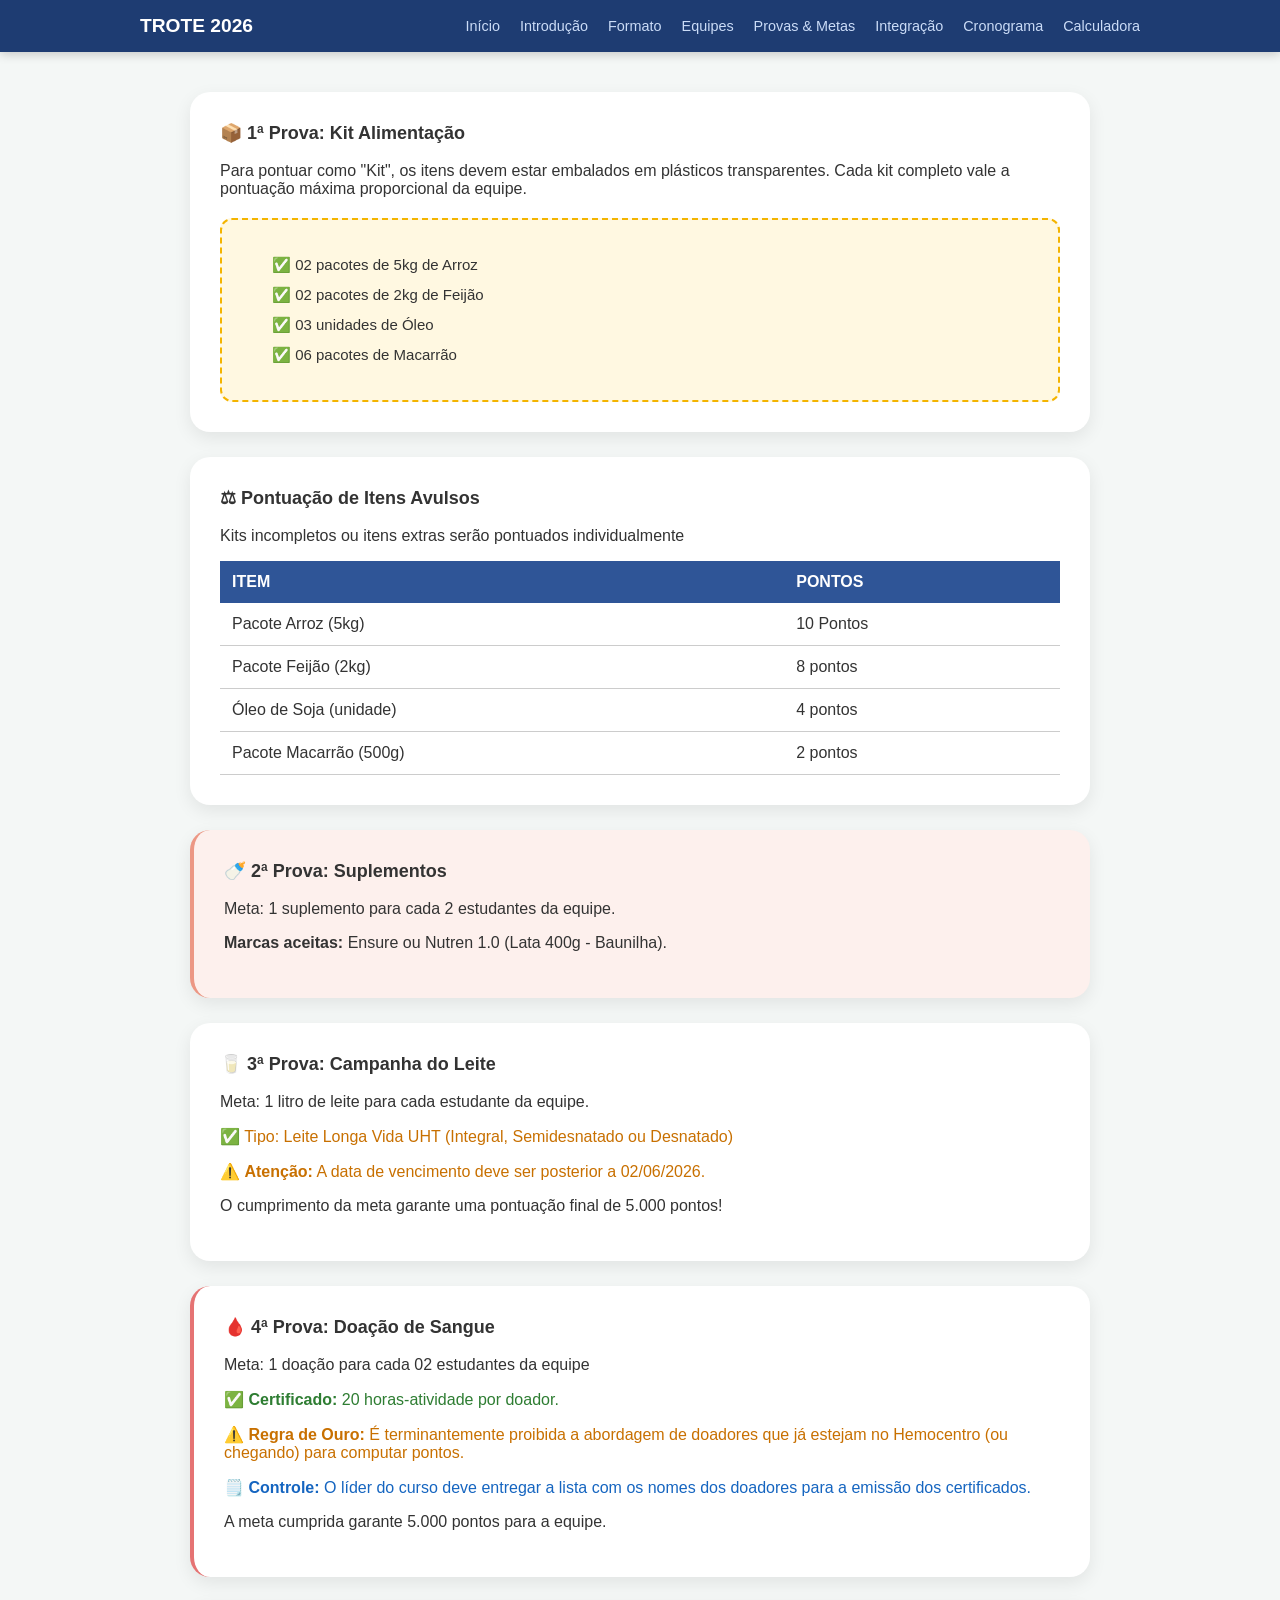
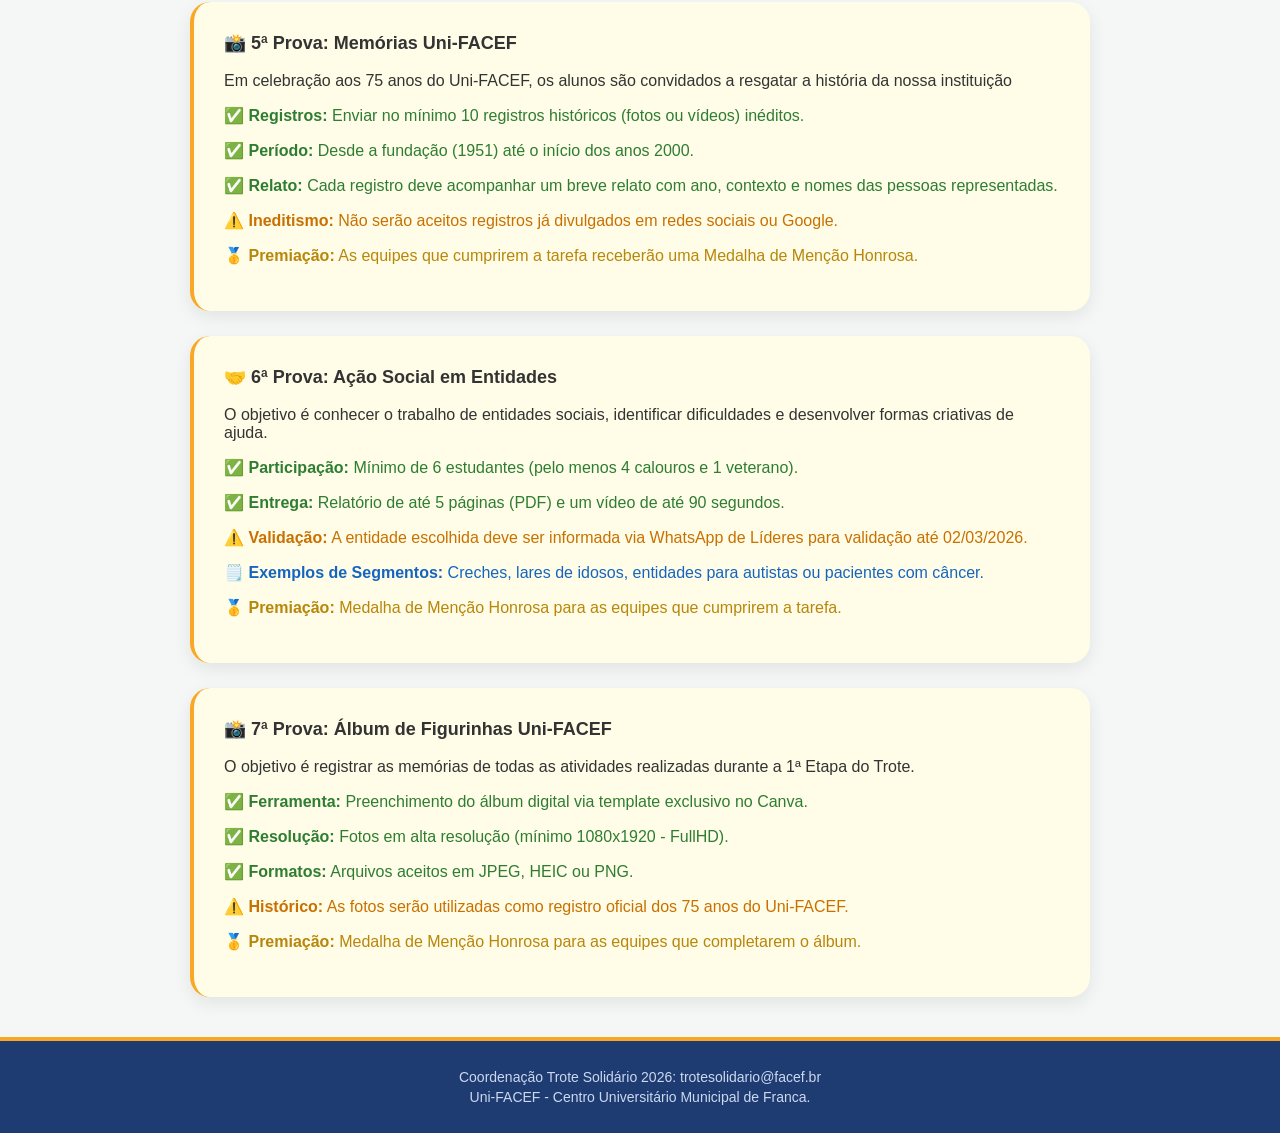
==== provas.html @ fcd00453 "primeiro commit" ====
<!DOCTYPE html>
<html lang="pt-br">
<head>
    <meta charset="UTF-8">
    <link rel="stylesheet" href="style.css">
    <title>Trote Solidário</title>
</head>
<body>
<nav class="menu-principal">
    <div class="menu-container">
        <a href="index.html" class="logo">Trote 2026</a>

        <ul class="lista">
            <li><a href="index.html">Início</a></li>
            <li><a href="introducao.html">Introdução</a></li>
            <li><a href="formato.html">Formato</a></li>
            <li><a href="equipes.html">Equipes</a></li>
            <li><a href="provas.html">Provas & Metas</a></li>
            <li><a href="integracao.html">Integração</a></li>
            <li><a href="cronograma.html">Cronograma</a></li>
            <li><a href="calculadora.html">Calculadora</a></li>
        </ul>
    </div>
</nav>
<main class="container">
    <section class="card">
        <h3>📦 1ª Prova: Kit Alimentação</h3>
        <p>
            Para pontuar como "Kit", os itens devem estar embalados em plásticos transparentes.
            Cada kit completo vale a pontuação máxima proporcional da equipe.
        </p>
        <div class="box-destaque">
            <ul>
            <li>02 pacotes de 5kg de Arroz</li>
            <li>02 pacotes de 2kg de Feijão</li>
            <li>03 unidades de Óleo</li>
            <li>06 pacotes de Macarrão</li>
            </ul>
        </div>
    </section>
    <section class="card"> 
        <h3> ⚖ Pontuação de Itens Avulsos </h3>
        <p> Kits incompletos ou itens extras serão pontuados individualmente </p>
        <table class="tabela"> 
            <thead> 
                <tr> 
                    <th> ITEM </th>
                    <th> PONTOS </th>
                </tr>
            </thead>
            <tbody> 
                <tr> 
                    <td> Pacote Arroz (5kg) </td>
                    <td> 10 Pontos </td>
                </tr>
                            </tr>
            <tr>
                <td>Pacote Feijão (2kg)</td>
                <td>8 pontos</td>
            </tr>
            <tr>
                <td>Óleo de Soja (unidade)</td>
                <td>4 pontos</td>
            </tr>
            <tr>
                <td>Pacote Macarrão (500g)</td>
                <td>2 pontos</td>
            </tr>
            </tbody>
        </table>
    </section>
    <section class=" card card-suplementos"> 
        <h3> 🍼 2ª Prova: Suplementos </h3>
        <p> Meta: 1 suplemento para cada 2 estudantes da equipe. </p>
        <p><span class="label-bold">Marcas aceitas:</span> Ensure ou Nutren 1.0 (Lata 400g - Baunilha).</p>
    </section>
    <section class=" card card-leite">
        <h3> 🥛 3ª Prova: Campanha do Leite </h3>
        <p> Meta: 1 litro de leite para cada estudante da equipe. </p>
        <p class="leite-tipo"> ✅ Tipo: Leite Longa Vida UHT (Integral, Semidesnatado ou Desnatado)  </p>
        <p class="leite-atencao"> ⚠️ <span class="label-bold">Atenção:</span> A data de vencimento deve ser posterior a 02/06/2026.</p>
        <p> O cumprimento da meta garante uma pontuação final de 5.000 pontos! </p>
    </section>
    <section class="card card-sangue"> 
        <h3> 🩸 4ª Prova: Doação de Sangue </h3>
        <p> Meta: 1 doação para cada 02 estudantes da equipe </p>
        <p class="sangue-verde">✅ <span class="label-bold">Certificado:</span> 20 horas-atividade por doador.</p>
        <p class="sangue-amarelo">⚠️ <span class="label-bold">Regra de Ouro:</span> É terminantemente proibida a abordagem de doadores que já estejam no Hemocentro (ou chegando) para computar pontos.</p>
        <p class="sangue-azul">🗒️ <span class="label-bold">Controle:</span> O líder do curso deve entregar a lista com os nomes dos doadores para a emissão dos certificados.</p>
        <p>A meta cumprida garante 5.000 pontos para a equipe.</p>
    </section>
    <section class="card card-memorias"> 
        <h3> 📸 5ª Prova: Memórias Uni-FACEF </h3>
        <p> Em celebração aos 75 anos do Uni-FACEF, os alunos são convidados a resgatar a história da nossa instituição </p>
        <p class="mem-verde">✅ <span class="label-bold">Registros:</span> Enviar no mínimo 10 registros históricos (fotos ou vídeos) inéditos.</p>
        <p class="mem-verde">✅ <span class="label-bold">Período:</span> Desde a fundação (1951) até o início dos anos 2000.</p>
        <p class="mem-verde">✅ <span class="label-bold">Relato:</span> Cada registro deve acompanhar um breve relato com ano, contexto e nomes das pessoas representadas.</p>
        <p class="mem-amarelo">⚠️ <span class="label-bold">Ineditismo:</span> Não serão aceitos registros já divulgados em redes sociais ou Google.</p>
        <p class="mem-premio">🥇 <span class="label-bold">Premiação:</span> As equipes que cumprirem a tarefa receberão uma Medalha de Menção Honrosa.</p>
    </section>
    <section class="card card-acao-social"> 
        <h3> 🤝 6ª Prova: Ação Social em Entidades </h3>
        <p>O objetivo é conhecer o trabalho de entidades sociais, identificar dificuldades e desenvolver formas criativas de ajuda.</p>
        <p class="social-verde">✅ <span class="label-bold">Participação:</span> Mínimo de 6 estudantes (pelo menos 4 calouros e 1 veterano).</p>
        <p class="social-verde">✅ <span class="label-bold">Entrega:</span> Relatório de até 5 páginas (PDF) e um vídeo de até 90 segundos.</p>
        <p class="social-amarelo">⚠️ <span class="label-bold">Validação:</span> A entidade escolhida deve ser informada via WhatsApp de Líderes para validação até 02/03/2026.</p>
        <p class="social-azul">🗒️ <span class="label-bold">Exemplos de Segmentos:</span> Creches, lares de idosos, entidades para autistas ou pacientes com câncer.</p>
        <p class="social-premio">🥇 <span class="label-bold">Premiação:</span> Medalha de Menção Honrosa para as equipes que cumprirem a tarefa.</p>
    </section>
    <section class="card card-album">
        <h3>📸 7ª Prova: Álbum de Figurinhas Uni-FACEF</h3>
        <p>O objetivo é registrar as memórias de todas as atividades realizadas durante a 1ª Etapa do Trote.</p>
        <p class="album-verde">✅ <span class="label-bold">Ferramenta:</span> Preenchimento do álbum digital via template exclusivo no Canva.</p>
        <p class="album-verde">✅ <span class="label-bold">Resolução:</span> Fotos em alta resolução (mínimo 1080x1920 - FullHD).</p>
        <p class="album-verde">✅ <span class="label-bold">Formatos:</span> Arquivos aceitos em JPEG, HEIC ou PNG.</p>
        <p class="album-amarelo">⚠️ <span class="label-bold">Histórico:</span> As fotos serão utilizadas como registro oficial dos 75 anos do Uni-FACEF.</p>
        <p class="album-premio">🥇 <span class="label-bold">Premiação:</span> Medalha de Menção Honrosa para as equipes que completarem o álbum.</p>
    </section>
</main>
        <footer class="rodape">
        <p> Coordenação Trote Solidário 2026: trotesolidario@facef.br </p>
        <p> Uni-FACEF - Centro Universitário Municipal de Franca. </p>
    </footer>
</body>
</html>
---- style.css ----
body {
    margin: 0; 
    font-family: 'Segoe UI', Tahoma, Geneva, Verdana, sans-serif;
    background-color: #f4f7f6; 
    color: #333;
}

.menu-principal {
    background-color: #1e3c72; 
    padding: 15px 0;
    position: sticky; 
    top: 0; 
    z-index: 1000;
    box-shadow: 0 2px 10px rgba(0,0,0,0.2);
}

.menu-container {
    max-width: 1000px; 
    margin: 0 auto; 
    display: flex;
    justify-content: space-between; 
    align-items: center;
    padding: 0 20px;
}

.logo {
    color: white; 
    text-decoration: none; 
    font-weight: bold;
    font-size: 1.2rem; 
    text-transform: uppercase;
}

.lista {
    list-style: none; 
    display: flex; 
    gap: 20px;
    margin: 0; 
    padding: 0;
}

.lista a {
    color: #cbdcf7;
    text-decoration: none;
    font-size: 0.9rem;
    font-weight: 500;
    transition: color 0.3s;
}

.container {
    max-width: 900px;
    margin: 40px auto;
    padding: 0 20px;
}

.card {
    background: #ffffff;
    padding: 30px;
    border-radius: 20px;
    margin-bottom: 25px;
    box-shadow: 0 6px 18px rgba(0,0,0,0.08);
}

.box-destaque {
    border: 2px dashed #f4b400;
    background-color: #fff8e1;
    padding: 20px;
    border-radius: 12px;
    margin-top: 20px;
}

.box-destaque ul {
    list-style: none;
    padding: 0;
}

.box-destaque li::before {
    content: "✅ ";
}

.box-destaque li {
    margin-bottom: 12px;
    padding-left: 30px;
    position: relative;
    font-size: 15px;
}

.card h3 {
    margin-top: 0;
    font-size: 18px;
}
.tabela {
    width: 100%;
    border-collapse: collapse;
    margin-top: 15px;
}
.tabela th {
    background-color: #2f5597;
    color: white;
    text-align: left;
    padding: 12px;
}
.tabela td {
    padding: 12px;
    border-bottom: 1px solid #ccc;
}
.tabela tr:hover {
    background-color: #f1f1f1;
}
.card-suplementos {
    background-color: #fdf0ed;
    border-left: 4px solid #ec9784;
}
.label-bold {
    font-weight: 700;
}
.card-leite {
    background-color: #ffffff;
}
.leite-tipo {
    color: #c87000;
}

.leite-atencao {
    color: #c87000;
}
.card-sangue {
    background-color: #ffffff;
    border-left: 4px solid #e57373;
}

.sangue-verde {
    color: #2e7d32;
}

.sangue-amarelo {
    color: #c87000;
}

.sangue-azul {
    color: #1565c0;
}
.card-memorias {
    background-color: #fffde7;
    border-left: 4px solid #f9a825;
}
.mem-verde {
    color: #2e7d32;
}
.mem-amarelo {
    color: #c87000;
}
.mem-premio {
    color: #b8860b;
}
.card-acao-social {
    background-color: #fffde7;
    border-left: 4px solid #f9a825;
}
.social-verde {
    color: #2e7d32;
}
.social-amarelo {
    color: #c87000;
}
.social-azul {
    color: #1565c0;
}
.social-premio {
    color: #b8860b;
}
.card-album {
    background-color: #fffde7;
    border-left: 4px solid #f9a825;
}
.album-verde {
    color: #2e7d32;
}
.album-amarelo {
    color: #c87000;
}
.album-premio {
    color: #b8860b;
}
.rodape {
    background-color: #1e3c72;
    color: #cdd8f0;
    text-align: center;
    padding: 24px 20px;
    font-size: 14px;
    margin-top: 40px;
    border-top: 4px solid #f9a825;
}
.rodape p {
    margin: 4px 0;
}
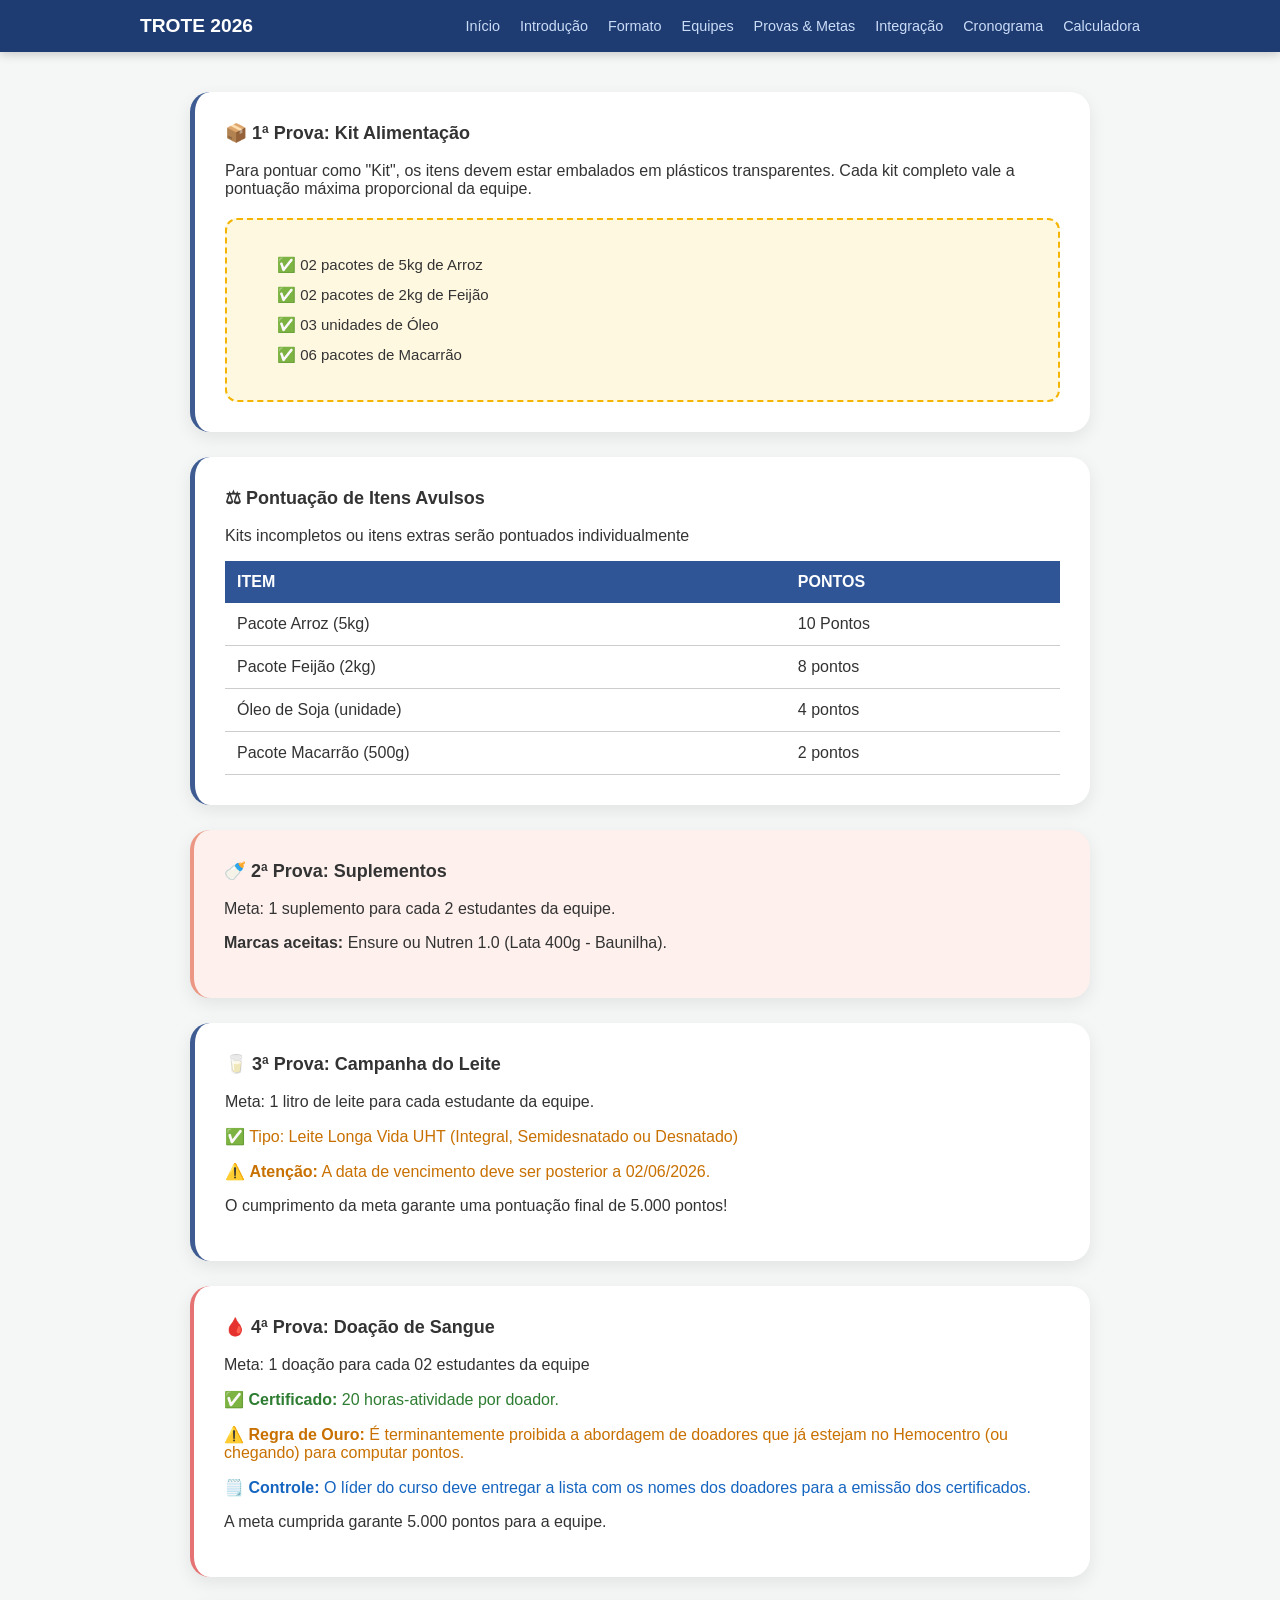
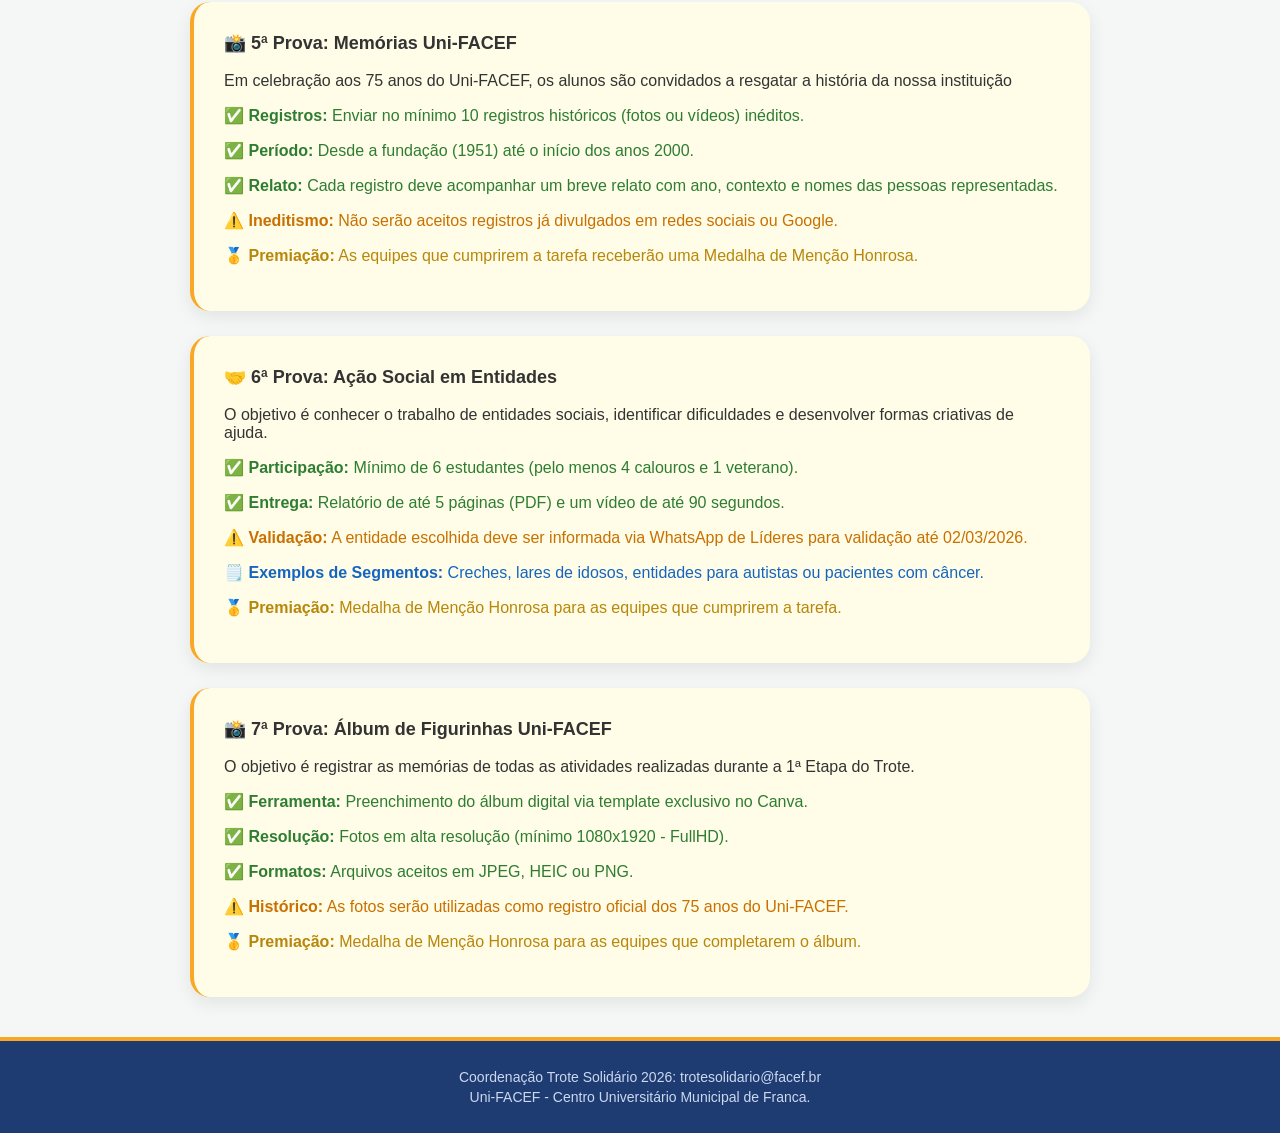
==== commit 80bb5f00: "adicionando mais paginas" ====
--- a/provas.html
+++ b/provas.html
@@ -2,7 +2,7 @@
 <html lang="pt-br">
 <head>
     <meta charset="UTF-8">
-    <link rel="stylesheet" href="style.css">
+    <link rel="stylesheet" href="styles.css">
     <title>Trote Solidário</title>
 </head>
 <body>
--- a/styles.css
+++ b/styles.css
@@ -0,0 +1,335 @@
+body {
+    margin: 0; 
+    font-family: 'Segoe UI', Tahoma, Geneva, Verdana, sans-serif;
+    background-color: #f4f7f6; 
+    color: #333;
+}
+.menu-principal {
+    background-color: #1e3c72; 
+    padding: 15px 0;
+    position: sticky; 
+    top: 0; 
+    z-index: 1000;
+    box-shadow: 0 2px 10px rgba(0,0,0,0.2);
+}
+.menu-container {
+    max-width: 1000px; 
+    margin: 0 auto; 
+    display: flex;
+    justify-content: space-between; 
+    align-items: center;
+    padding: 0 20px;
+}
+.logo {
+    color: white; 
+    text-decoration: none; 
+    font-weight: bold;
+    font-size: 1.2rem; 
+    text-transform: uppercase;
+}
+.lista {
+    list-style: none; 
+    display: flex; 
+    gap: 20px;
+    margin: 0; 
+    padding: 0;
+}
+.lista a     {
+    color: #cbdcf7;
+    text-decoration: none;
+    font-size: 0.9rem;
+    font-weight: 500;
+    transition: color 0.3s;
+}
+.lista a:hover {
+    color: #fff;
+}
+.cabecalho {
+    border: 3px ;
+    background-color: #3e5c92;
+    color: white;
+    padding: 60px 20px;
+    text-align: center;
+    h2{ color: rgb(255, 251, 0);}
+}
+.cabecalho-container {
+    border: 3px ;
+}
+.cabecalho-container h1 {
+    margin-bottom: 5px;
+}
+.cabecalho-container h2 {
+    font-weight: 300    ;
+    font-style: italic;
+    color: #ffd700;
+}
+.principal {
+    border: 3px;
+    max-width: 900px;
+    margin: -40px auto 40px;
+    padding: 20px;
+}
+.sessao {
+    border: 3px ;
+    background: white;
+    margin-bottom: 20px;
+    padding: 25px;
+    border-radius: 12px;
+    box-shadow: 0 4px 15px rgba(0,0,0,0.2);
+}
+.cards {
+    display: flex;
+    justify-content: center;
+    gap: 30px;
+    margin-bottom: 50px;
+}
+.card {
+    flex: 1;
+    background: #eef2f8;
+    padding: 20px;
+    margin-bottom: 10px;
+    border-radius: 20px;
+    border-left: 5px solid  #3e5c92;
+    box-shadow: 0 4px 15px rgba(0,0,0,0.2);
+}
+.horas p{
+    background: #e6f4ea;
+    color: green;
+    padding: 10px;
+    font-weight: 500;
+}
+.cabecalho img{
+    width: 250px;
+    margin-bottom: 30px;
+}
+.integ-amarelo {
+    color: #c87000;
+}
+
+.card-integ-destaque {
+    background-color: #fffde7;
+    border-left: 4px solid #f4b400;
+}
+body {
+    margin: 0; 
+    font-family: 'Segoe UI', Tahoma, Geneva, Verdana, sans-serif;
+    background-color: #f4f7f6; 
+    color: #333;
+}
+
+.menu-principal {
+    background-color: #1e3c72; 
+    padding: 15px 0;
+    position: sticky; 
+    top: 0; 
+    z-index: 1000;
+    box-shadow: 0 2px 10px rgba(0,0,0,0.2);
+}
+
+.menu-container {
+    max-width: 1000px; 
+    margin: 0 auto; 
+    display: flex;
+    justify-content: space-between; 
+    align-items: center;
+    padding: 0 20px;
+}
+
+.logo {
+    color: white; 
+    text-decoration: none; 
+    font-weight: bold;
+    font-size: 1.2rem; 
+    text-transform: uppercase;
+}
+
+.lista {
+    list-style: none; 
+    display: flex; 
+    gap: 20px;
+    margin: 0; 
+    padding: 0;
+}
+
+.lista a {
+    color: #cbdcf7;
+    text-decoration: none;
+    font-size: 0.9rem;
+    font-weight: 500;
+    transition: color 0.3s;
+}
+
+.container {
+    max-width: 900px;
+    margin: 40px auto;
+    padding: 0 20px;
+}
+
+.card {
+    background: #ffffff;
+    padding: 30px;
+    border-radius: 20px;
+    margin-bottom: 25px;
+    box-shadow: 0 6px 18px rgba(0,0,0,0.08);
+}
+
+.box-destaque {
+    border: 2px dashed #f4b400;
+    background-color: #fff8e1;
+    padding: 20px;
+    border-radius: 12px;
+    margin-top: 20px;
+}
+
+.box-destaque ul {
+    list-style: none;
+    padding: 0;
+}
+
+.box-destaque li::before {
+    content: "✅ ";
+}
+
+.box-destaque li {
+    margin-bottom: 12px;
+    padding-left: 30px;
+    position: relative;
+    font-size: 15px;
+}
+
+.card h3 {
+    margin-top: 0;
+    font-size: 18px;
+}
+.tabela {
+    width: 100%;
+    border-collapse: collapse;
+    margin-top: 15px;
+}
+.tabela th {
+    background-color: #2f5597;
+    color: white;
+    text-align: left;
+    padding: 12px;
+}
+.tabela td {
+    padding: 12px;
+    border-bottom: 1px solid #ccc;
+}
+.tabela tr:hover {
+    background-color: #f1f1f1;
+}
+.card-suplementos {
+    background-color: #fdf0ed;
+    border-left: 4px solid #ec9784;
+}
+.label-bold {
+    font-weight: 700;
+}
+.card-leite {
+    background-color: #ffffff;
+}
+.leite-tipo {
+    color: #c87000;
+}
+
+.leite-atencao {
+    color: #c87000;
+}
+.card-sangue {
+    background-color: #ffffff;
+    border-left: 4px solid #e57373;
+}
+
+.sangue-verde {
+    color: #2e7d32;
+}
+
+.sangue-amarelo {
+    color: #c87000;
+}
+
+.sangue-azul {
+    color: #1565c0;
+}
+.card-memorias {
+    background-color: #fffde7;
+    border-left: 4px solid #f9a825;
+}
+.mem-verde {
+    color: #2e7d32;
+}
+.mem-amarelo {
+    color: #c87000;
+}
+.mem-premio {
+    color: #b8860b;
+}
+.card-acao-social {
+    background-color: #fffde7;
+    border-left: 4px solid #f9a825;
+}
+.social-verde {
+    color: #2e7d32;
+}
+.social-amarelo {
+    color: #c87000;
+}
+.social-azul {
+    color: #1565c0;
+}
+.social-premio {
+    color: #b8860b;
+}
+.card-album {
+    background-color: #fffde7;
+    border-left: 4px solid #f9a825;
+}
+.album-verde {
+    color: #2e7d32;
+}
+.album-amarelo {
+    color: #c87000;
+}
+.album-premio {
+    color: #b8860b;
+}
+.rodape {
+    background-color: #1e3c72;
+    color: #cdd8f0;
+    text-align: center;
+    padding: 24px 20px;
+    font-size: 14px;
+    margin-top: 40px;
+    border-top: 4px solid #f9a825;
+}
+.rodape p {
+    margin: 4px 0;
+}
+.cards-etapas {
+    display: flex;
+    gap: 20px;
+    margin-bottom: 25px;
+}
+
+.card-etapa {
+    flex: 1;
+    background-color: #eaf0fb;
+    border-left: 5px solid #2f5597;
+    margin-bottom: 0;
+}
+
+.medalha-lista {
+    display: flex;
+    flex-direction: column;
+    gap: 12px;
+    margin-top: 16px;
+}
+
+.medalha-item {
+    background: #ffffff;
+    border-left: 4px solid #f4b400;
+    border-radius: 10px;
+    padding: 16px;
+    font-size: 15px;
+}
